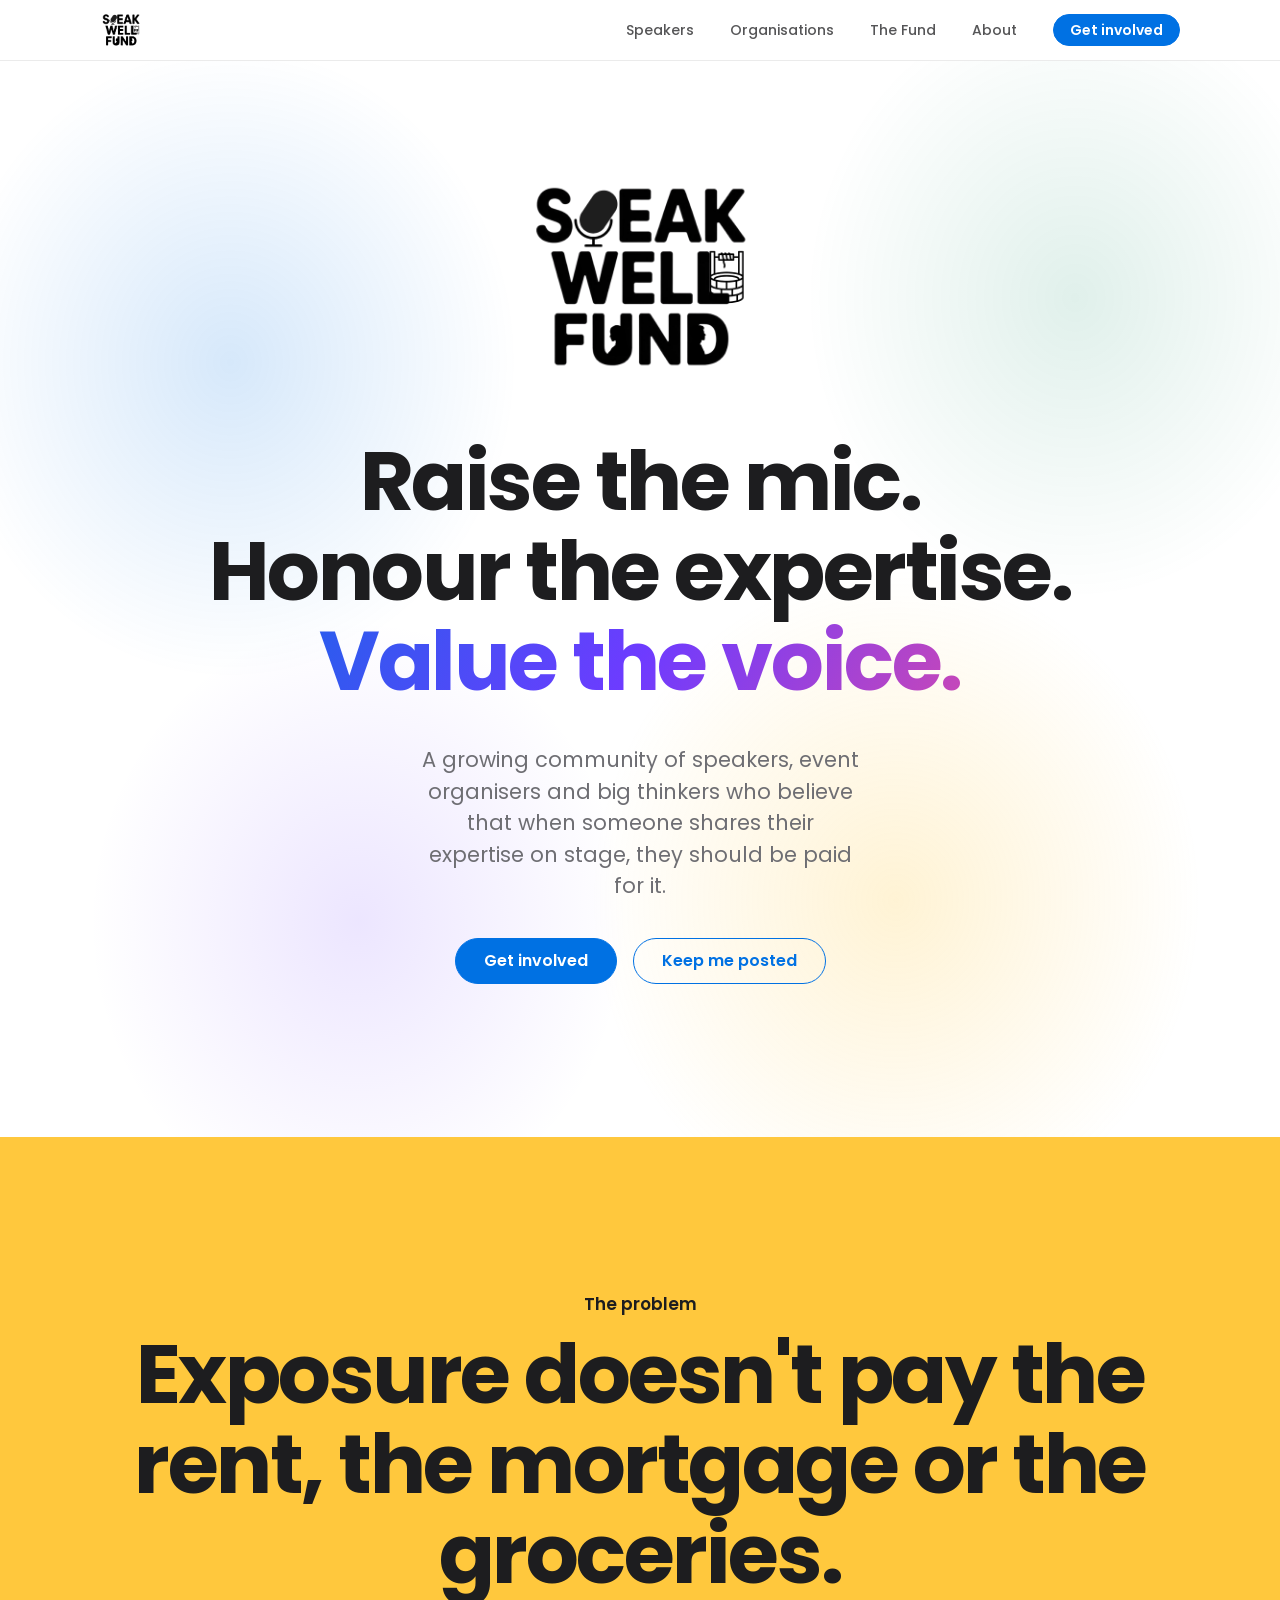
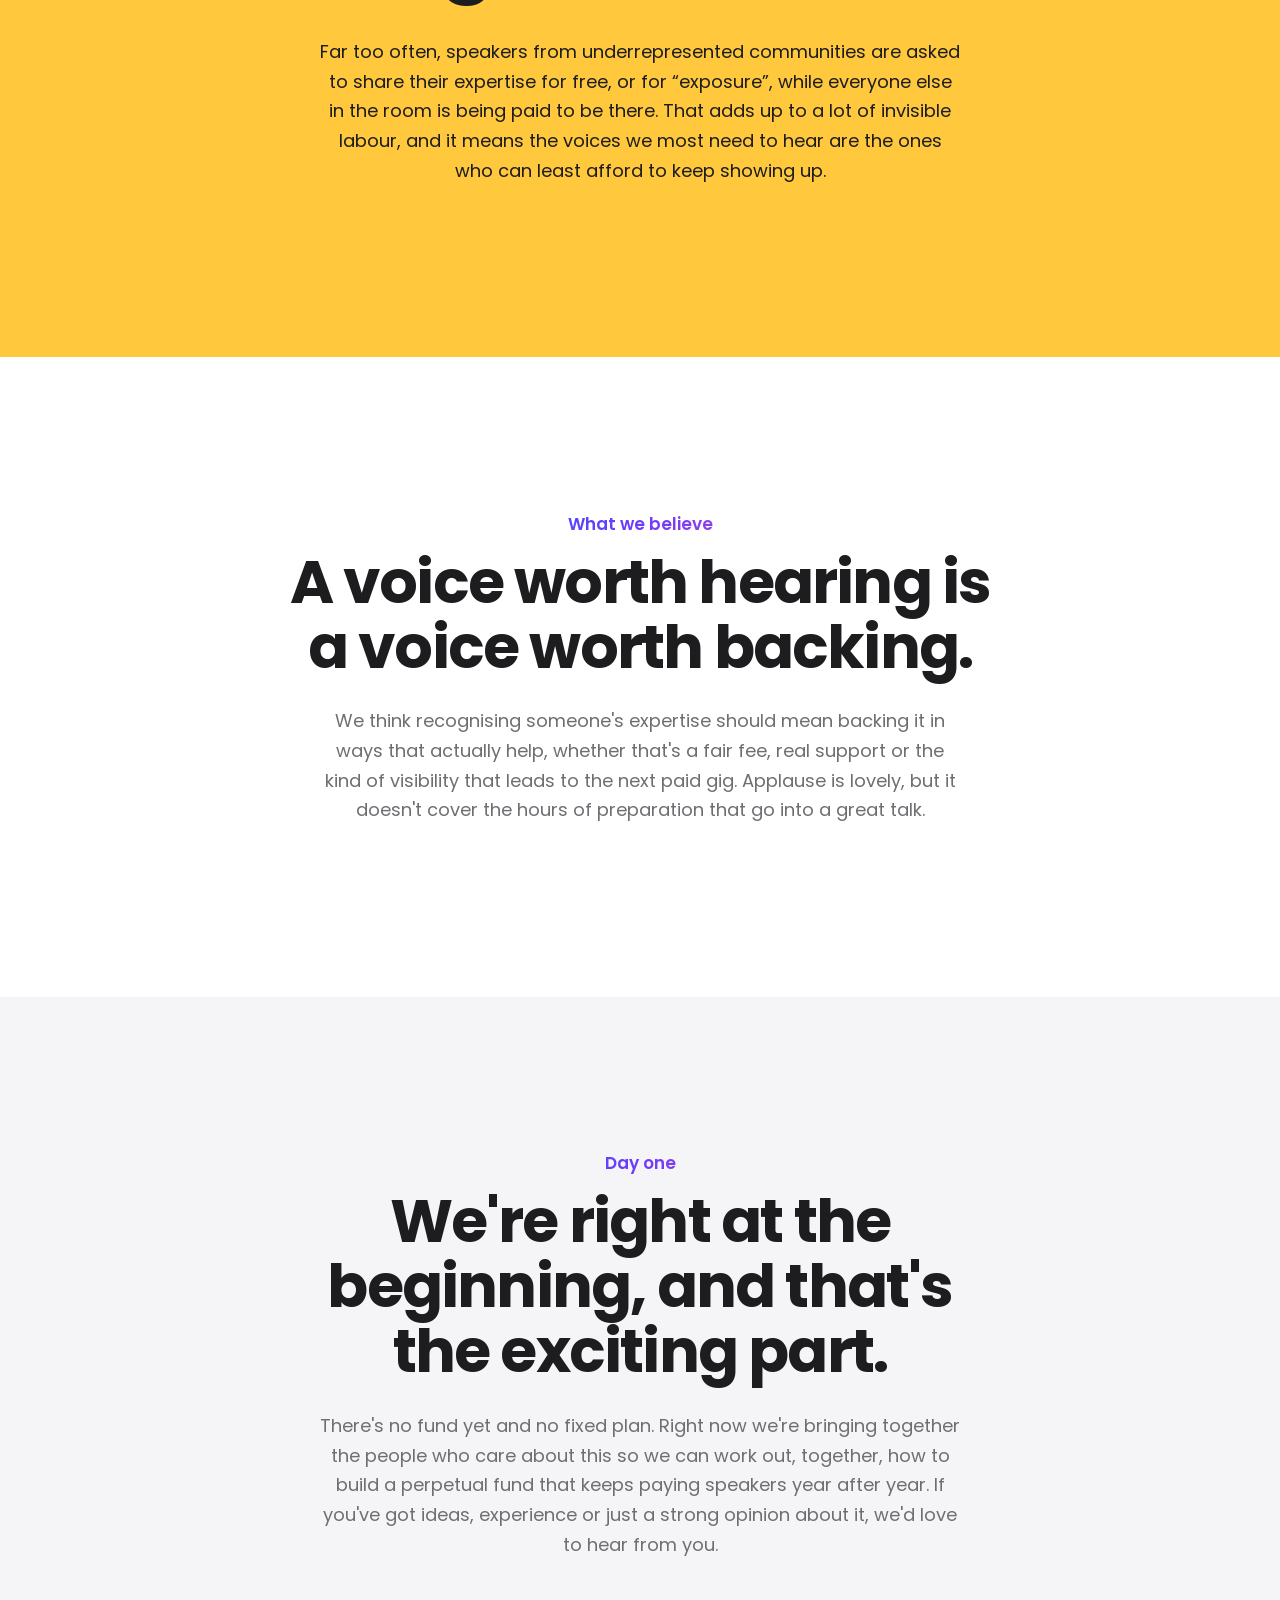
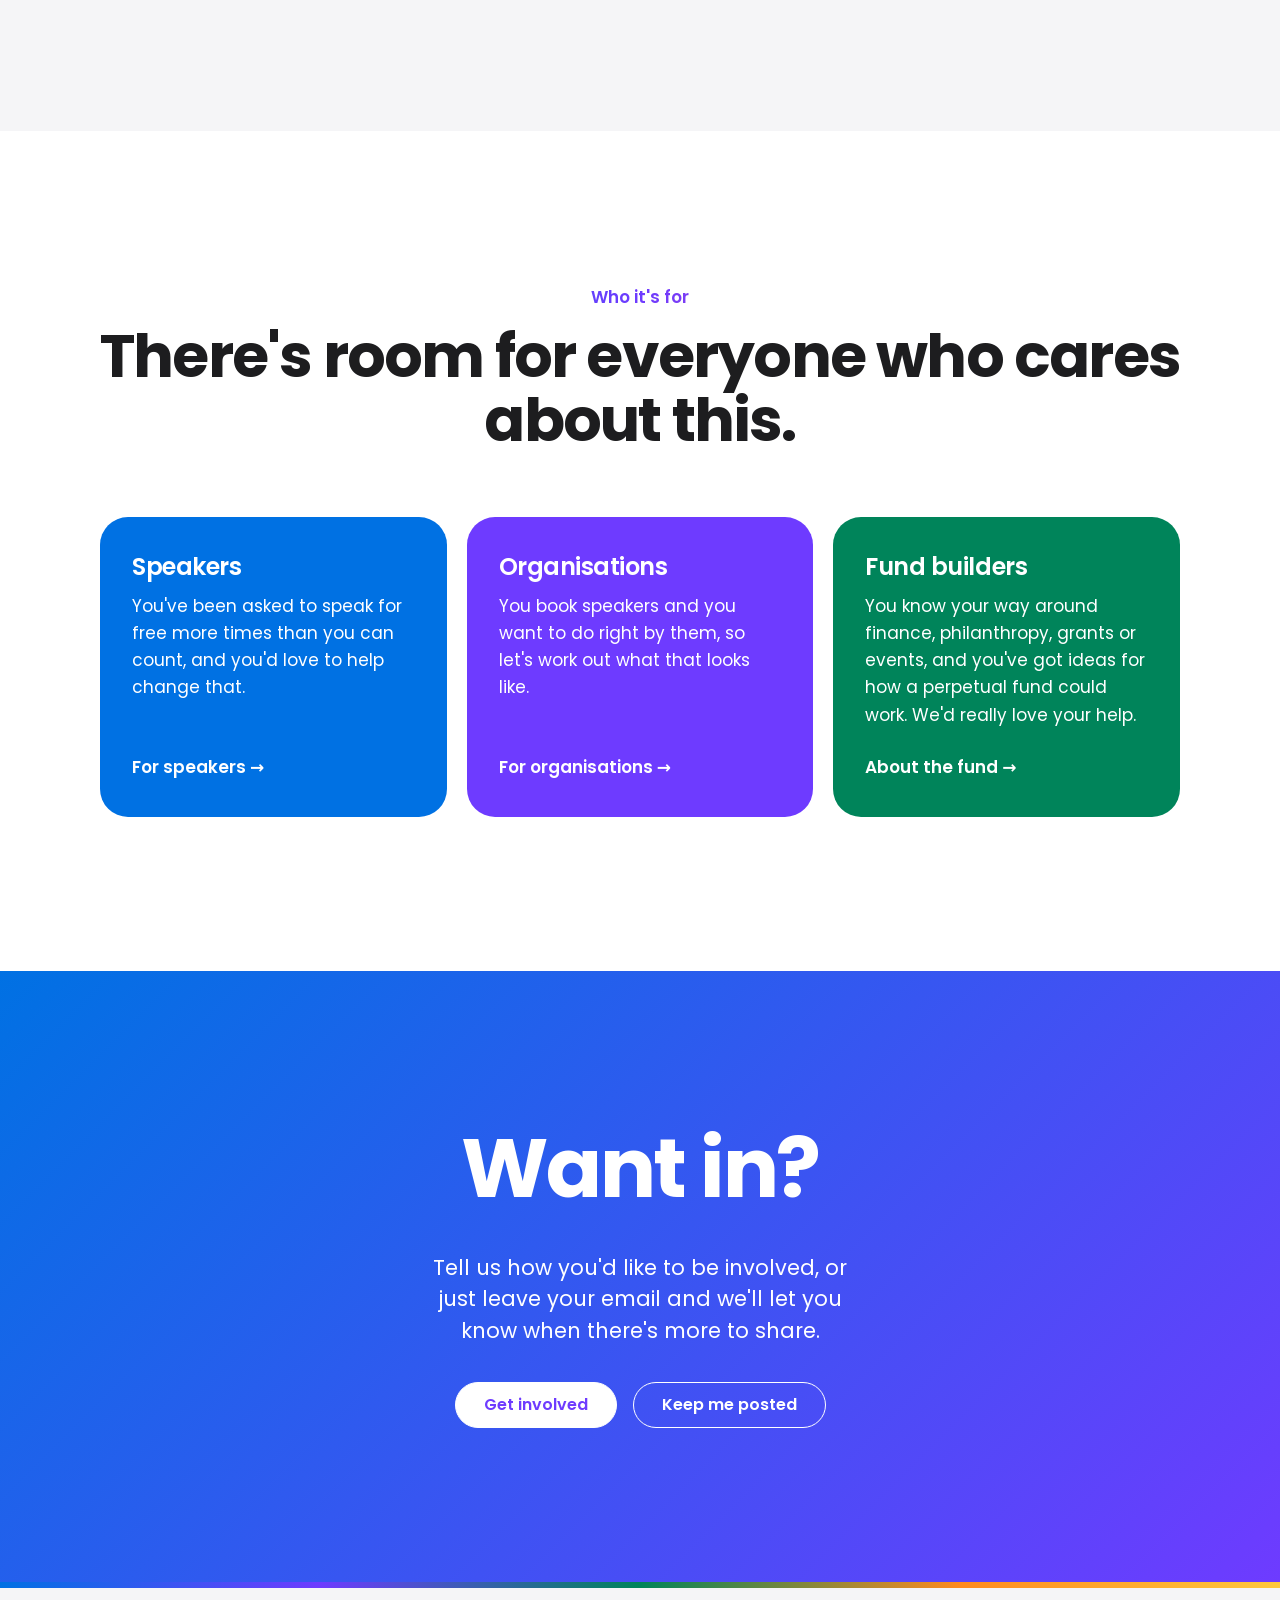
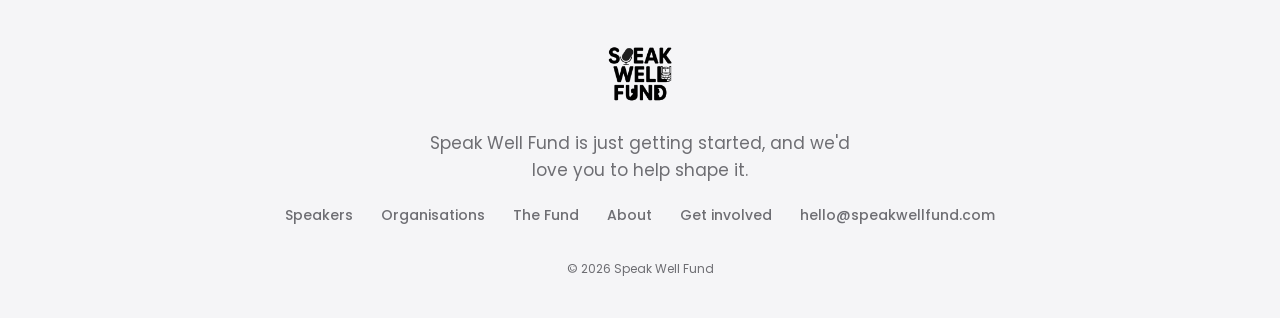
==== index.html @ aefd8a39 "First version of the Speak Well Fund website Six pages (home, speakers, organisations, the fund, abo" ====
<!doctype html>
<html lang="en-AU">
<head>
  <meta charset="utf-8">
  <meta name="viewport" content="width=device-width, initial-scale=1">
  <title>Speak Well Fund</title>
  <meta name="description" content="A growing community working to make sure speakers from underrepresented communities are paid for their expertise.">
  <meta property="og:title" content="Speak Well Fund">
  <meta property="og:description" content="A growing community working to make sure speakers from underrepresented communities are paid for their expertise.">
  <meta property="og:image" content="https://speakwellfund.com/assets/img/logo.png">
  <meta name="theme-color" content="#FFFFFF">
  <link rel="icon" type="image/png" href="assets/img/logo.png">
  <link rel="preconnect" href="https://fonts.googleapis.com">
  <link rel="preconnect" href="https://fonts.gstatic.com" crossorigin>
  <link href="https://fonts.googleapis.com/css2?family=Poppins:wght@400;500;600;700&display=swap" rel="stylesheet">
  <link rel="stylesheet" href="assets/css/styles.css">
  <script src="assets/js/main.js" defer></script>
</head>
<body>
  <a class="skip-link" href="#main">Skip to content</a>

  <header class="site-header">
    <div class="container header-inner">
      <a class="brand" href="index.html" aria-label="Speak Well Fund home">
        <img src="assets/img/logo.png" alt="" width="42" height="42">
      </a>
      <button class="menu-toggle" type="button" aria-expanded="false" aria-controls="site-nav">
        <span class="menu-bars"></span>
        <span class="sr-only">Menu</span>
      </button>
      <nav id="site-nav" class="site-nav" aria-label="Main">
        <a href="speakers.html">Speakers</a>
        <a href="organisations.html">Organisations</a>
        <a href="fund.html">The Fund</a>
        <a href="about.html">About</a>
        <a class="btn btn-primary btn-small" href="get-involved.html">Get involved</a>
      </nav>
    </div>
  </header>

  <main id="main">
    <section class="hero">
      <div class="container">
        <img class="hero-logo" src="assets/img/logo.png" alt="Speak Well Fund" width="240" height="240">
        <h1 class="display-1 hero-title">
          <span>Raise the mic.</span>
          <span>Honour the expertise.</span>
          <span class="gradient-text">Value the voice.</span>
        </h1>
        <p class="lede">A growing community of speakers, event organisers and big thinkers who believe that when someone shares their expertise on stage, they should be paid for it.</p>
        <div class="actions">
          <a class="btn btn-primary" href="get-involved.html">Get involved</a>
          <a class="btn btn-secondary" href="get-involved.html?path=updates">Keep me posted</a>
        </div>
      </div>
    </section>

    <section class="section section-yellow center">
      <div class="container">
        <p class="eyebrow">The problem</p>
        <h2 class="display-1">Exposure doesn't pay the rent, the mortgage or the groceries.</h2>
        <p class="body-text">Far too often, speakers from underrepresented communities are asked to share their expertise for free, or for “exposure”, while everyone else in the room is being paid to be there. That adds up to a lot of invisible labour, and it means the voices we most need to hear are the ones who can least afford to keep showing up.</p>
      </div>
    </section>

    <section class="section center">
      <div class="container narrow">
        <p class="eyebrow">What we believe</p>
        <h2 class="display-2">A voice worth hearing is a voice worth backing.</h2>
        <p class="body-text">We think recognising someone's expertise should mean backing it in ways that actually help, whether that's a fair fee, real support or the kind of visibility that leads to the next paid gig. Applause is lovely, but it doesn't cover the hours of preparation that go into a great talk.</p>
      </div>
    </section>

    <section class="section section-grey center">
      <div class="container narrow">
        <p class="eyebrow">Day one</p>
        <h2 class="display-2">We're right at the beginning, and that's the exciting part.</h2>
        <p class="body-text">There's no fund yet and no fixed plan. Right now we're bringing together the people who care about this so we can work out, together, how to build a perpetual fund that keeps paying speakers year after year. If you've got ideas, experience or just a strong opinion about it, we'd love to hear from you.</p>
      </div>
    </section>

    <section class="section">
      <div class="container">
        <div class="center section-heading">
          <p class="eyebrow">Who it's for</p>
          <h2 class="display-2">There's room for everyone who cares about this.</h2>
        </div>
        <div class="card-grid card-row">
          <article class="card card-blue">
            <h3>Speakers</h3>
            <p>You've been asked to speak for free more times than you can count, and you'd love to help change that.</p>
            <a class="text-link" href="speakers.html">For speakers →</a>
          </article>
          <article class="card card-purple">
            <h3>Organisations</h3>
            <p>You book speakers and you want to do right by them, so let's work out what that looks like.</p>
            <a class="text-link" href="organisations.html">For organisations →</a>
          </article>
          <article class="card card-green">
            <h3>Fund builders</h3>
            <p>You know your way around finance, philanthropy, grants or events, and you've got ideas for how a perpetual fund could work. We'd really love your help.</p>
            <a class="text-link" href="fund.html">About the fund →</a>
          </article>
        </div>
      </div>
    </section>

    <section class="section section-gradient center">
      <div class="container narrow">
        <h2 class="display-1">Want in?</h2>
        <p class="lede">Tell us how you'd like to be involved, or just leave your email and we'll let you know when there's more to share.</p>
        <div class="actions">
          <a class="btn btn-light" href="get-involved.html">Get involved</a>
          <a class="btn btn-outline-white" href="get-involved.html?path=updates">Keep me posted</a>
        </div>
      </div>
    </section>
  </main>

  <footer class="site-footer">
    <div class="container">
      <img class="footer-logo" src="assets/img/logo.png" alt="Speak Well Fund" width="72" height="72">
      <p class="footer-line">Speak Well Fund is just getting started, and we'd love you to help shape it.</p>
      <nav class="footer-links" aria-label="Footer">
        <a href="speakers.html">Speakers</a>
        <a href="organisations.html">Organisations</a>
        <a href="fund.html">The Fund</a>
        <a href="about.html">About</a>
        <a href="get-involved.html">Get involved</a>
        <a href="mailto:hello@speakwellfund.com">hello@speakwellfund.com</a>
      </nav>
      <p class="footer-small">© <span data-year>2026</span> Speak Well Fund</p>
    </div>
  </footer>
</body>
</html>
---- assets/css/styles.css ----
/* Speak Well Fund
   White space and big Poppins type, with bold blocks of colour for energy.
   Every colour and size lives in :root so it's easy to change. */

:root {
  --text: #1d1d1f;
  --grey: #6e6e73;
  --white: #ffffff;
  --light: #f5f5f7;
  --line: #d2d2d7;

  /* Each stakeholder has a colour: speakers blue, organisations purple, fund builders green.
     Orange and yellow are only for section backgrounds. White text on blue, purple and green;
     dark text on orange and yellow. */
  --blue: #0071e3;
  --purple: #6e3bff;
  --green: #00845a;
  --orange: #ff8a1f;
  --yellow: #ffc83d;

  /* The page's stakeholder colour. Pages that aren't about one stakeholder use blue. */
  --theme: var(--blue);

  /* The rainbow on headline words like "paid for it." Pink appears only here. */
  --gradient: linear-gradient(120deg, var(--blue), var(--purple) 50%, #ff4f8b);
  --gradient-panel: linear-gradient(135deg, var(--blue), var(--purple));

  /* Cards, bubbles and list items use --surface, which flips to white inside grey sections. */
  --surface: var(--light);

  --font: "Poppins", system-ui, sans-serif;
  --radius-button: 980px;
  --radius-card: 28px;
  --radius-field: 12px;

  --ease: cubic-bezier(0.4, 0, 0.6, 1);
  --fast: 240ms;
  --slow: 500ms;

  --container: 1080px;
  --narrow: 720px;
  --space-section: clamp(5.5rem, 12vw, 10rem);
}

/* Base */

*,
*::before,
*::after {
  box-sizing: border-box;
}

body {
  margin: 0;
  font-family: var(--font);
  font-size: 17px;
  line-height: 1.6;
  color: var(--text);
  background: var(--white);
  -webkit-font-smoothing: antialiased;
}

img {
  display: block;
  max-width: 100%;
  height: auto;
}

a {
  color: var(--blue);
  text-decoration: none;
}

a:hover {
  text-decoration: underline;
}

p {
  margin: 0 0 1em;
}

h1,
h2,
h3 {
  margin: 0 0 0.45em;
  font-weight: 700;
  line-height: 1.08;
  letter-spacing: -0.03em;
}

h3 {
  font-size: 1.5rem;
  font-weight: 600;
  line-height: 1.2;
  letter-spacing: -0.02em;
}

strong {
  font-weight: 600;
}

[hidden] {
  display: none !important;
}

:focus-visible {
  outline: 3px solid var(--blue);
  outline-offset: 3px;
  border-radius: 6px;
}

.sr-only {
  position: absolute;
  width: 1px;
  height: 1px;
  overflow: hidden;
  clip: rect(0 0 0 0);
  white-space: nowrap;
}

.skip-link {
  position: absolute;
  top: -100px;
  left: 1rem;
  z-index: 100;
  padding: 0.75rem 1rem;
  color: var(--white);
  background: var(--text);
  border-radius: 0 0 12px 12px;
}

.skip-link:focus {
  top: 0;
}

@keyframes fade-up {
  from {
    opacity: 0;
    transform: translateY(20px);
  }
  to {
    opacity: 1;
    transform: none;
  }
}

/* Scroll reveal: main.js adds .reveal to blocks, then .is-visible as they scroll into view. */
.js-reveal .reveal {
  opacity: 0;
  transform: translateY(28px);
  transition: opacity var(--slow) var(--ease), transform var(--slow) var(--ease);
}

.js-reveal .reveal.is-visible {
  opacity: 1;
  transform: none;
}

/* Layout */

.container {
  width: min(var(--container), 100% - 2.5rem);
  margin-inline: auto;
}

.container.narrow {
  width: min(var(--narrow), 100% - 2.5rem);
}

.section {
  padding: var(--space-section) 0;
}

.section-grey {
  --surface: var(--white);
  background: var(--light);
}

.section-yellow {
  background: var(--yellow);
}

.section-orange {
  background: var(--orange);
}

.theme-speakers {
  --theme: var(--blue);
}

.theme-organisations {
  --theme: var(--purple);
}

.theme-fund {
  --theme: var(--green);
}

.section-gradient {
  color: var(--white);
  background: var(--gradient-panel);
}

.center {
  text-align: center;
}

/* Type */

.display-1 {
  font-size: clamp(2.5rem, 6.5vw, 5.25rem);
}

.display-2 {
  font-size: clamp(2.125rem, 5vw, 3.75rem);
}

.gradient-text {
  color: var(--purple);
  background: var(--gradient);
  -webkit-background-clip: text;
  background-clip: text;
  -webkit-text-fill-color: transparent;
  -webkit-box-decoration-break: clone;
  box-decoration-break: clone;
}

.theme-text {
  color: var(--theme);
}

/* Eyebrows use the three-colour gradient, or the stakeholder colour on that stakeholder's page. */
.eyebrow {
  display: block;
  margin-bottom: 0.75rem;
  font-weight: 600;
  color: var(--purple);
  background: var(--gradient);
  -webkit-background-clip: text;
  background-clip: text;
  -webkit-text-fill-color: transparent;
}

.theme-speakers .eyebrow,
.theme-organisations .eyebrow,
.theme-fund .eyebrow {
  color: var(--theme);
  background: none;
  -webkit-text-fill-color: currentColor;
}

.section-yellow .eyebrow,
.section-orange .eyebrow,
.section-gradient .eyebrow {
  color: inherit;
  background: none;
  -webkit-text-fill-color: currentColor;
}

.lede {
  max-width: 34ch;
  margin-inline: auto;
  font-size: clamp(1.1875rem, 2vw, 1.3125rem);
  line-height: 1.5;
  color: var(--grey);
}

.body-text {
  font-size: 1.125rem;
  line-height: 1.65;
  color: var(--grey);
}

.center .body-text {
  max-width: 640px;
  margin-inline: auto;
}

.section-yellow .body-text,
.section-orange .body-text {
  color: var(--text);
}

.section-gradient .lede,
.section-gradient .body-text {
  color: var(--white);
}

/* Buttons and links */

.btn {
  display: inline-flex;
  align-items: center;
  justify-content: center;
  padding: 14px 28px;
  font: inherit;
  font-size: 1rem;
  font-weight: 600;
  line-height: 1;
  text-decoration: none;
  color: var(--blue);
  background: transparent;
  border: 1.5px solid currentColor;
  border-radius: var(--radius-button);
  cursor: pointer;
  transition: background-color var(--fast) var(--ease), color var(--fast) var(--ease), transform var(--fast) var(--ease), opacity var(--fast) var(--ease);
}

.btn:hover {
  text-decoration: none;
  transform: translateY(-2px);
}

.btn-primary {
  color: var(--white);
  background: var(--theme);
  border-color: var(--theme);
}

.btn-primary:hover {
  opacity: 0.9;
}

.btn-secondary:hover {
  color: var(--white);
  background: var(--blue);
  border-color: var(--blue);
}

.btn-light {
  color: var(--purple);
  background: var(--white);
  border-color: var(--white);
}

.btn-outline-white {
  color: var(--white);
}

.btn-outline-white:hover {
  color: var(--purple);
  background: var(--white);
  border-color: var(--white);
}

.btn-small {
  padding: 8px 16px;
  font-size: 0.875rem;
}

.btn:disabled {
  opacity: 0.5;
  cursor: wait;
  transform: none;
}

.actions {
  display: flex;
  flex-wrap: wrap;
  justify-content: center;
  gap: 1rem;
  margin-top: 2.25rem;
}

.text-link {
  font-weight: 600;
}

/* Header */

.site-header {
  position: sticky;
  top: 0;
  z-index: 50;
  background: rgba(255, 255, 255, 0.82);
  -webkit-backdrop-filter: saturate(180%) blur(20px);
  backdrop-filter: saturate(180%) blur(20px);
  border-bottom: 1px solid rgba(0, 0, 0, 0.08);
}

.header-inner {
  display: flex;
  align-items: center;
  justify-content: space-between;
  height: 60px;
}

.brand img {
  width: 42px;
  height: 42px;
}

.site-nav {
  display: flex;
  align-items: center;
  gap: 2.25rem;
}

.site-nav a:not(.btn) {
  font-size: 0.875rem;
  font-weight: 500;
  color: var(--text);
  opacity: 0.75;
  transition: opacity var(--fast) var(--ease);
}

.site-nav a:not(.btn):hover,
.site-nav a[aria-current="page"] {
  text-decoration: none;
  opacity: 1;
}

.site-nav a[aria-current="page"] {
  font-weight: 600;
}

.menu-toggle {
  display: none;
  align-items: center;
  justify-content: center;
  width: 44px;
  height: 44px;
  padding: 0;
  background: none;
  border: 0;
  cursor: pointer;
}

.menu-bars,
.menu-bars::before,
.menu-bars::after {
  display: block;
  width: 20px;
  height: 2px;
  background: var(--text);
  border-radius: 2px;
}

.menu-bars {
  position: relative;
}

.menu-bars::before,
.menu-bars::after {
  content: "";
  position: absolute;
  left: 0;
}

.menu-bars::before {
  top: -6px;
}

.menu-bars::after {
  top: 6px;
}

@media (max-width: 760px) {
  .menu-toggle {
    display: inline-flex;
  }

  .site-nav {
    position: absolute;
    top: 60px;
    left: 0;
    right: 0;
    flex-direction: column;
    align-items: stretch;
    gap: 0;
    padding: 0.5rem 1.25rem 1.5rem;
    background: var(--white);
    border-bottom: 1px solid var(--line);
    opacity: 0;
    visibility: hidden;
    transform: translateY(-8px);
    transition: opacity var(--slow) var(--ease), transform var(--slow) var(--ease), visibility 0s linear var(--slow);
  }

  .site-nav.is-open {
    opacity: 1;
    visibility: visible;
    transform: none;
    transition: opacity var(--slow) var(--ease), transform var(--slow) var(--ease);
  }

  .site-nav a:not(.btn) {
    padding: 1rem 0;
    font-size: 1.0625rem;
    opacity: 1;
    border-bottom: 1px solid var(--line);
  }

  .site-nav .btn {
    margin-top: 1.25rem;
    padding: 14px 24px;
    font-size: 1rem;
  }
}

/* Heroes */

.hero,
.page-hero {
  position: relative;
  isolation: isolate;
  overflow: hidden;
  text-align: center;
}

/* A soft wash of the brand colours behind the hero text. */
.hero::before,
.page-hero::before {
  content: "";
  position: absolute;
  inset: 0;
  z-index: -1;
  background:
    radial-gradient(32% 42% at 18% 28%, rgba(0, 113, 227, 0.16), transparent 70%),
    radial-gradient(30% 40% at 84% 22%, rgba(0, 132, 90, 0.12), transparent 70%),
    radial-gradient(34% 44% at 70% 78%, rgba(255, 200, 61, 0.22), transparent 70%),
    radial-gradient(30% 40% at 28% 80%, rgba(110, 59, 255, 0.13), transparent 70%);
}

.hero {
  padding: clamp(3.5rem, 8vw, 6rem) 0 var(--space-section);
}

.page-hero {
  padding: clamp(5rem, 11vw, 8.5rem) 0 clamp(4rem, 9vw, 7rem);
}

.hero .container > *,
.page-hero .container > * {
  animation: fade-up var(--slow) var(--ease) both;
}

.hero .container > :nth-child(2),
.page-hero .container > :nth-child(2) {
  animation-delay: 120ms;
}

.hero .container > :nth-child(3),
.page-hero .container > :nth-child(3) {
  animation-delay: 240ms;
}

.hero .container > :nth-child(4),
.page-hero .container > :nth-child(4) {
  animation-delay: 360ms;
}

.hero-logo {
  width: clamp(170px, 24vw, 240px);
  margin: 0 auto 2.5rem;
}

.hero-title span {
  display: block;
}

.page-hero .body-text {
  max-width: 600px;
  margin: 1.5rem auto 0;
}

/* Cards */

.section-heading {
  margin-bottom: clamp(2.5rem, 5vw, 4rem);
}

.card-grid {
  display: grid;
  gap: 1.25rem;
}

/* From tablet width up, every card sits side by side. */
@media (min-width: 700px) {
  .card-grid {
    grid-auto-columns: 1fr;
    grid-auto-flow: column;
  }
}

/* On phones, a card row becomes a swipeable strip instead of a stack. */
@media (max-width: 699px) {
  .card-row {
    display: flex;
    gap: 1rem;
    margin-inline: -1.25rem;
    padding: 0 1.25rem 0.5rem;
    overflow-x: auto;
    scroll-snap-type: x mandatory;
    scroll-padding-inline: 1.25rem;
    scrollbar-width: none;
  }

  .card-row::-webkit-scrollbar {
    display: none;
  }

  .card-row > * {
    flex: 0 0 82%;
    scroll-snap-align: start;
  }
}

.card {
  display: flex;
  flex-direction: column;
  min-height: 300px;
  padding: 2.25rem 2rem;
  background: var(--surface);
  border-radius: var(--radius-card);
  transition: transform var(--fast) var(--ease);
}

.card p {
  flex: 1;
  color: var(--grey);
}

.card .eyebrow {
  flex: none;
  margin-bottom: 0.5rem;
}

.card-blue,
.card-purple,
.card-green {
  color: var(--white);
}

.card-blue {
  background: var(--blue);
}

.card-purple {
  background: var(--purple);
}

.card-green {
  background: var(--green);
}

.card-blue p,
.card-purple p,
.card-green p,
.card-blue .text-link,
.card-purple .text-link,
.card-green .text-link {
  color: inherit;
}

.card-row .card:hover {
  transform: translateY(-4px);
}

/* Founder note on the About page */

.founder-note {
  position: relative;
  overflow: hidden;
  margin: 2.5rem 0;
  padding: clamp(2rem, 5vw, 3rem);
  font-size: clamp(1.125rem, 2vw, 1.3125rem);
  line-height: 1.65;
  background: var(--surface);
  border-radius: var(--radius-card);
}

/* A rainbow bar down the left edge. */
.founder-note::before {
  content: "";
  position: absolute;
  top: 0;
  bottom: 0;
  left: 0;
  width: 8px;
  background: linear-gradient(180deg, var(--blue), var(--purple) 50%, #ff4f8b);
}

.founder-note p:last-child {
  margin-bottom: 0;
}

/* Speech bubbles */

.bubbles {
  display: grid;
  grid-template-columns: repeat(auto-fit, minmax(min(100%, 380px), 1fr));
  gap: 2.25rem 1.25rem;
  margin: 0 0 3rem;
}

.bubble {
  position: relative;
  margin: 0;
  padding: 1.75rem 2rem;
  font-size: 1.1875rem;
  font-weight: 500;
  line-height: 1.5;
  background: var(--surface);
  border: 2px solid var(--theme);
  border-radius: var(--radius-card);
}

.bubble::after {
  content: "";
  position: absolute;
  bottom: -12px;
  left: 40px;
  width: 22px;
  height: 22px;
  background: inherit;
  border-right: 2px solid var(--theme);
  border-bottom: 2px solid var(--theme);
  transform: rotate(45deg);
}

/* Lists */

.checklist,
.steps {
  display: grid;
  gap: 0.75rem;
  margin: 0 0 2.5rem;
  padding: 0;
  list-style: none;
}

.checklist li,
.steps li {
  display: flex;
  align-items: flex-start;
  gap: 1rem;
  padding: 1.25rem 1.5rem;
  font-weight: 500;
  background: var(--surface);
  border-radius: var(--radius-card);
}

.checklist li::before,
.steps li::before {
  display: grid;
  flex: none;
  place-items: center;
  width: 28px;
  height: 28px;
  font-size: 0.875rem;
  font-weight: 700;
  color: var(--white);
  background: var(--theme);
  border-radius: 50%;
}

.checklist li::before {
  content: "";
  background: var(--theme) url("data:image/svg+xml,%3Csvg xmlns='http://www.w3.org/2000/svg' viewBox='0 0 24 24'%3E%3Cpath d='M6 12.5l4 4L18 8.5' fill='none' stroke='%23ffffff' stroke-width='2.75' stroke-linecap='round' stroke-linejoin='round'/%3E%3C/svg%3E") center / 70% no-repeat;
}

.steps {
  counter-reset: step;
}

.steps li {
  counter-increment: step;
}

.steps li::before {
  content: counter(step);
}

.ways {
  display: grid;
  grid-template-columns: repeat(auto-fit, minmax(min(100%, 300px), 1fr));
  gap: 1.25rem;
  margin: 0;
  padding: 0;
  list-style: none;
}

.ways li {
  padding: 2rem;
  background: var(--surface);
  border-radius: var(--radius-card);
}

/* Each way to get involved carries the colour of the stakeholder it's for. */
.ways li::before {
  content: "";
  display: block;
  width: 44px;
  height: 6px;
  margin-bottom: 1.25rem;
  background: var(--orange);
  border-radius: var(--radius-button);
}

.ways .for-speakers::before {
  background: var(--blue);
}

.ways .for-organisations::before {
  background: var(--purple);
}

.ways .for-fund::before {
  background: var(--green);
}

.ways strong {
  display: block;
  margin-bottom: 0.4rem;
  font-size: 1.1875rem;
  line-height: 1.35;
}

.ways span {
  color: var(--grey);
}

/* Form */

.form-wrap {
  max-width: 760px;
  margin: 0 auto;
  padding: clamp(1.75rem, 5vw, 3.5rem);
  background: var(--white);
  border-radius: var(--radius-card);
}

.form-wrap fieldset {
  margin: 0 0 2rem;
  padding: 0;
  border: 0;
}

.form-wrap legend,
.field label {
  margin-bottom: 0.6rem;
  padding: 0;
  font-weight: 600;
}

.path-choice legend {
  margin-bottom: 1.25rem;
  font-size: 1.5rem;
  font-weight: 700;
  line-height: 1.2;
  letter-spacing: -0.02em;
}

.path-options {
  display: grid;
  grid-template-columns: repeat(auto-fit, minmax(min(100%, 240px), 1fr));
  gap: 1rem;
}

.path-option,
.chip {
  position: relative;
  cursor: pointer;
}

.path-option input,
.chip input {
  position: absolute;
  opacity: 0;
}

.path-card {
  display: flex;
  flex-direction: column;
  gap: 0.3rem;
  height: 100%;
  padding: 1.5rem;
  border: 1px solid var(--line);
  border-radius: var(--radius-card);
  box-shadow: inset 0 0 0 1px transparent;
  transition: border-color var(--fast) var(--ease), box-shadow var(--fast) var(--ease);
}

.path-card strong {
  font-size: 1.125rem;
}

.path-card span {
  font-size: 0.95rem;
  color: var(--grey);
}

.path-option input:checked + .path-card {
  border-color: var(--blue);
  box-shadow: inset 0 0 0 1px var(--blue);
}

.path-option input:focus-visible + .path-card,
.chip input:focus-visible + span {
  outline: 3px solid var(--blue);
  outline-offset: 3px;
}

[data-build-only]:not([hidden]) {
  animation: fade-up var(--slow) var(--ease);
}

.field {
  display: flex;
  flex-direction: column;
  margin-bottom: 1.75rem;
}

.hint {
  display: block;
  font-size: 0.9rem;
  font-weight: 400;
  color: var(--grey);
}

.field input,
.field textarea {
  width: 100%;
  padding: 0.85rem 1rem;
  font: inherit;
  color: var(--text);
  background: var(--light);
  border: 1px solid transparent;
  border-radius: var(--radius-field);
  transition: border-color var(--fast) var(--ease), background-color var(--fast) var(--ease);
}

.field textarea {
  min-height: 120px;
  resize: vertical;
}

.field input:focus,
.field textarea:focus {
  background: var(--white);
  border-color: var(--blue);
  outline: 3px solid rgba(0, 113, 227, 0.2);
  outline-offset: 0;
}

.chips {
  display: flex;
  flex-wrap: wrap;
  gap: 0.6rem;
}

.chip span {
  display: inline-block;
  padding: 9px 16px;
  font-size: 0.95rem;
  font-weight: 500;
  background: var(--light);
  border-radius: var(--radius-button);
  transition: background-color var(--fast) var(--ease), color var(--fast) var(--ease);
}

.chip input:checked + span {
  color: var(--white);
  background: var(--text);
}

.chip-speaker input:checked + span {
  background: var(--blue);
}

.chip-organisation input:checked + span {
  background: var(--purple);
}

.chip-fund input:checked + span {
  background: var(--green);
}

.honeypot {
  position: absolute;
  left: -9999px;
}

.form-note {
  margin: 1.25rem 0 0;
  font-size: 0.875rem;
  color: var(--grey);
}

.form-error {
  margin-top: 1rem;
  padding: 1rem 1.25rem;
  background: var(--light);
  border: 1px solid var(--orange);
  border-radius: var(--radius-field);
}

.form-thanks {
  padding: 2rem 0;
  text-align: center;
  animation: fade-up var(--slow) var(--ease);
}

.form-thanks p {
  margin-bottom: 0;
}

/* Footer */

.site-footer {
  position: relative;
  padding: 3.5rem 0 2.5rem;
  text-align: center;
  background: var(--light);
}

/* A thin strip of the brand colours along the top of the footer. */
.site-footer::before {
  content: "";
  position: absolute;
  top: 0;
  left: 0;
  right: 0;
  height: 6px;
  background: linear-gradient(90deg, var(--blue), var(--purple), var(--green), var(--orange), var(--yellow));
}

.footer-logo {
  width: 72px;
  margin: 0 auto 1.25rem;
}

.footer-line {
  max-width: 40ch;
  margin: 0 auto 1.25rem;
  color: var(--grey);
}

.footer-links {
  display: flex;
  flex-wrap: wrap;
  justify-content: center;
  gap: 0.5rem 1.75rem;
  margin-bottom: 2rem;
  font-size: 0.875rem;
}

.footer-links a {
  font-weight: 500;
  color: var(--grey);
}

.footer-links a:hover {
  color: var(--text);
}

.footer-small {
  margin: 0;
  font-size: 0.75rem;
  color: var(--grey);
}

@media (prefers-reduced-motion: reduce) {
  *,
  *::before,
  *::after {
    animation: none !important;
    transition: none !important;
  }
}
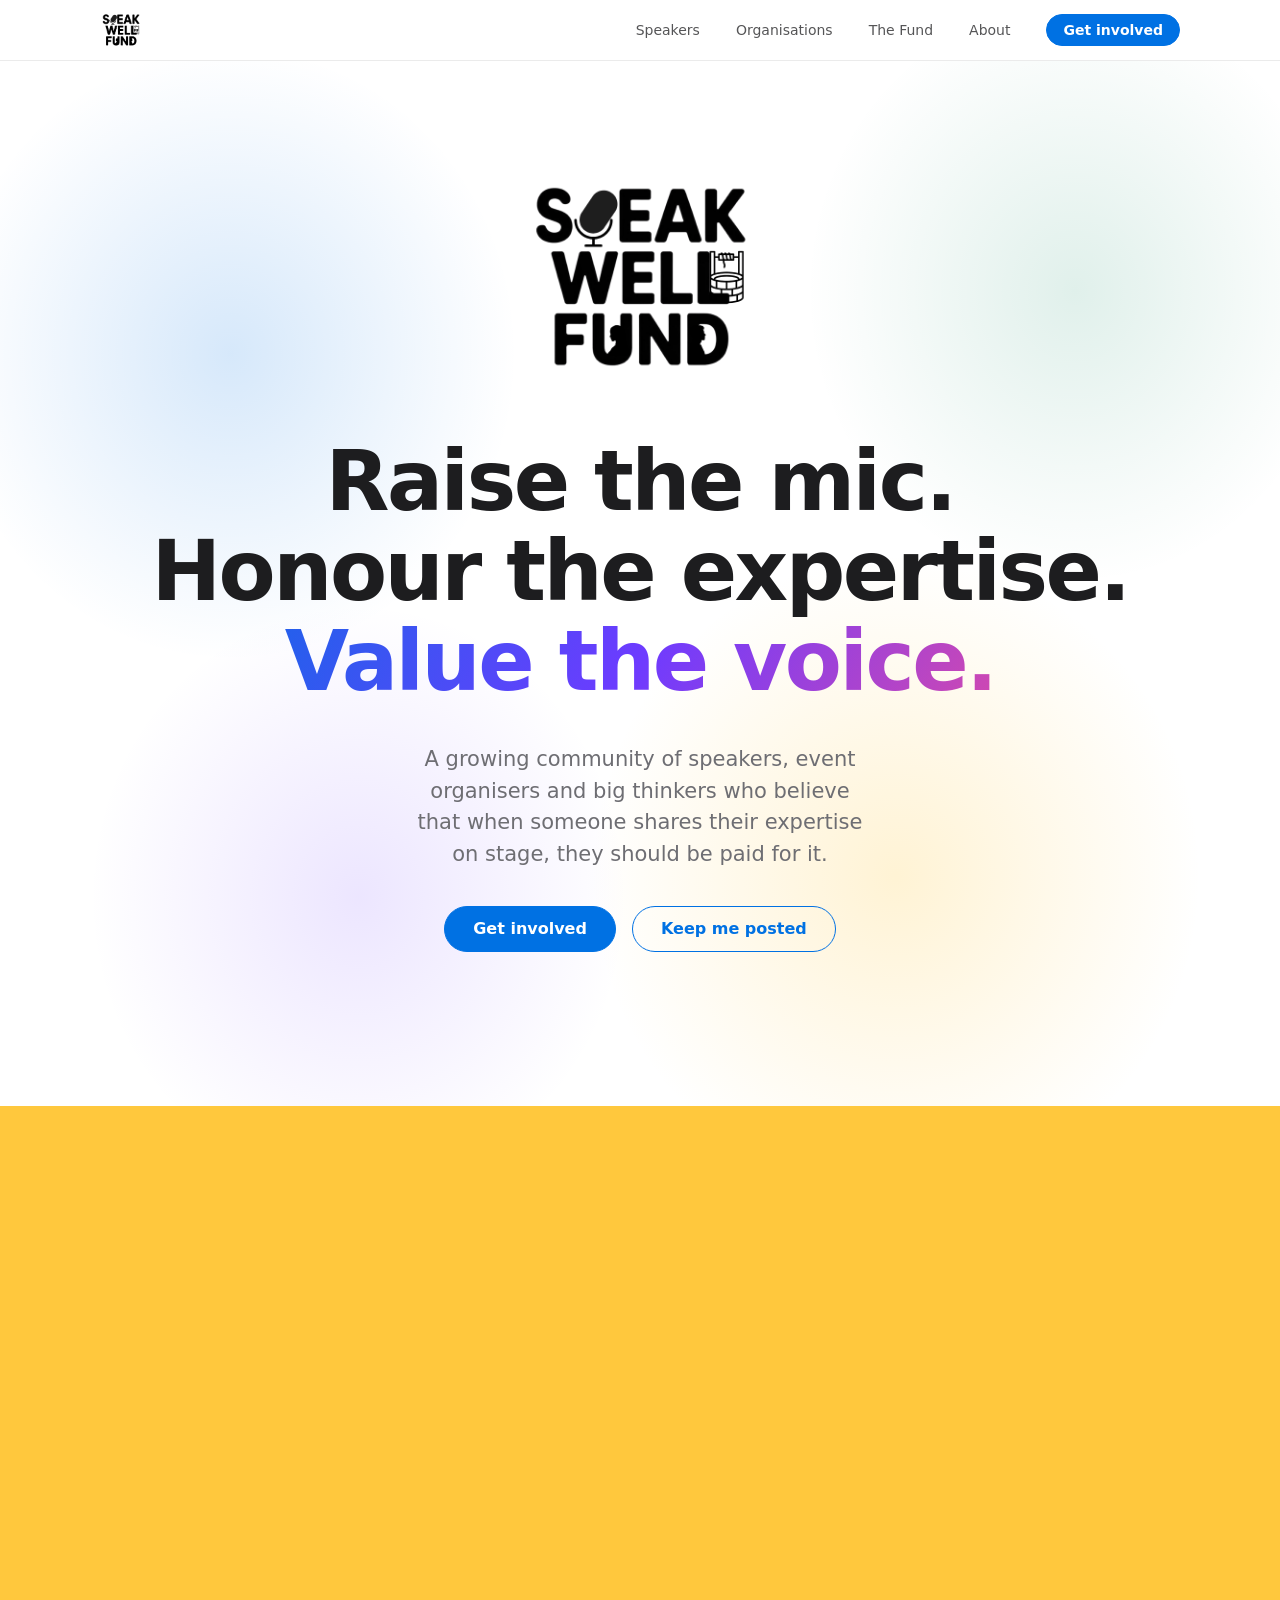
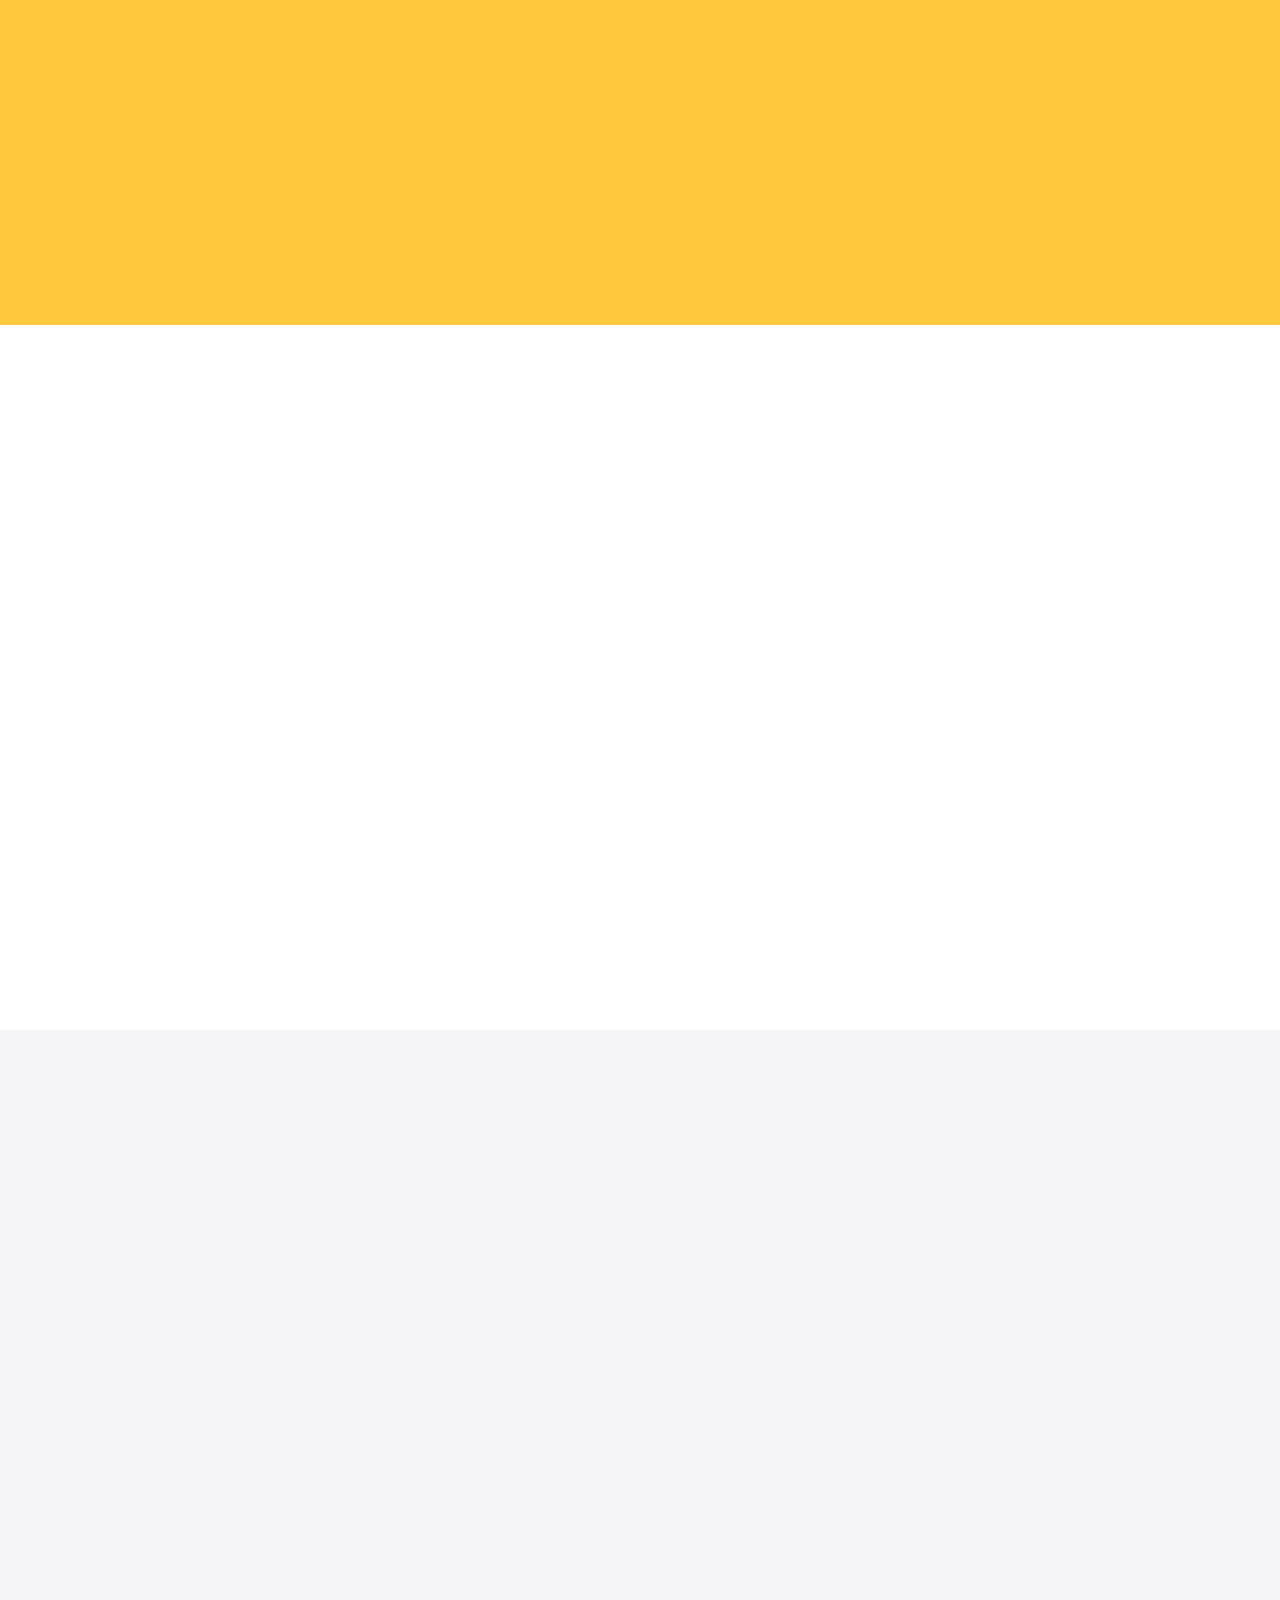
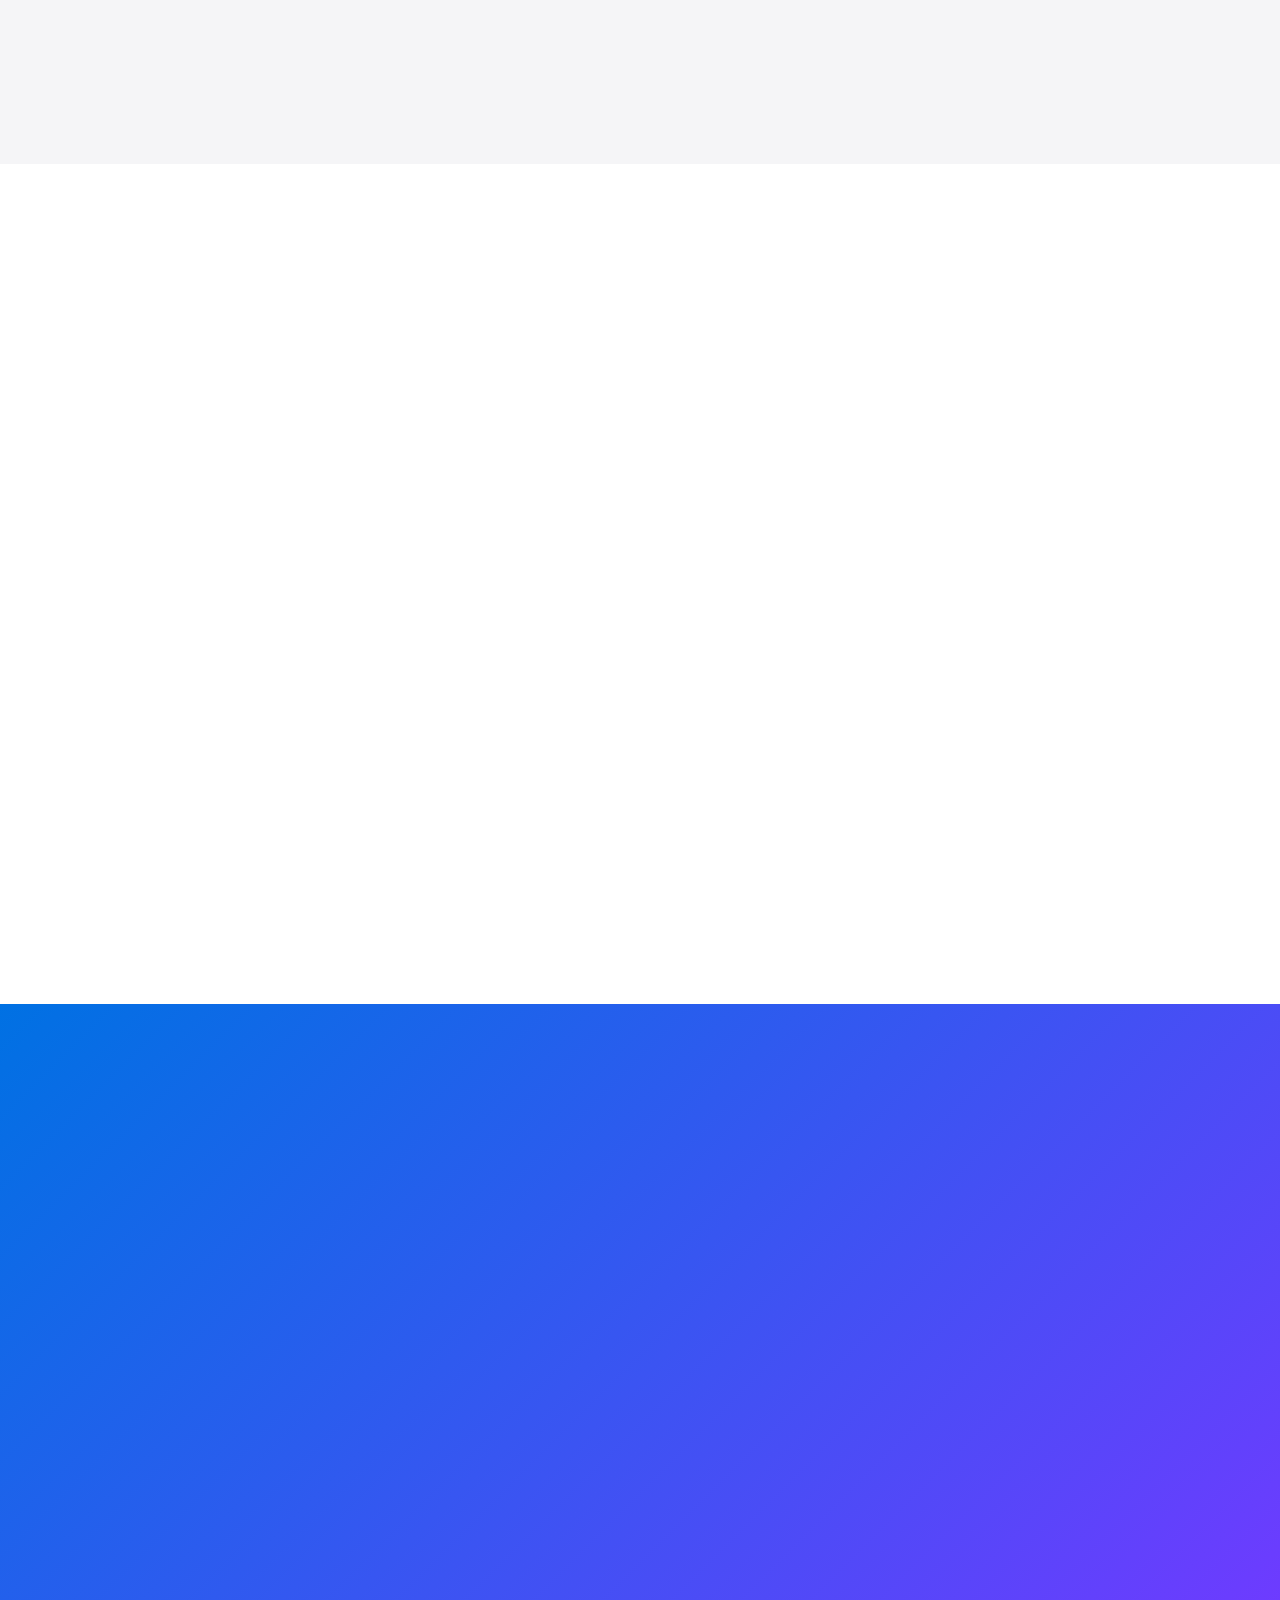
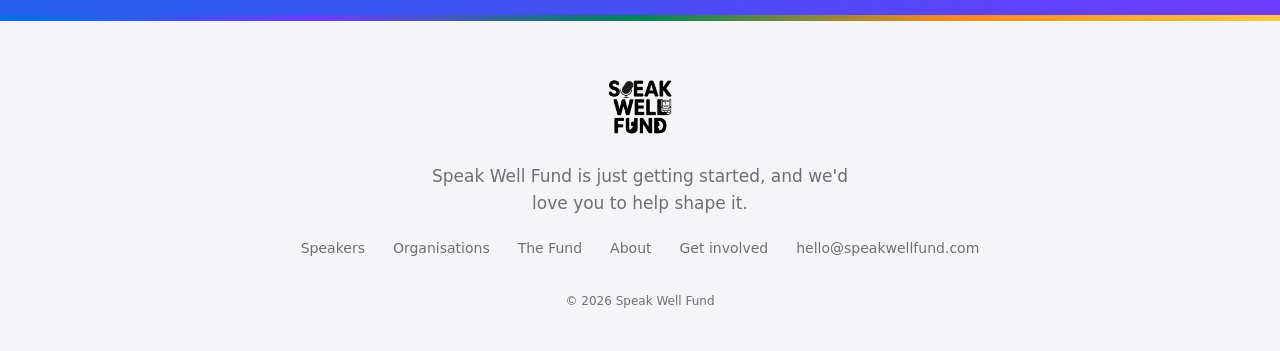
==== commit 6748c11e: "Harden the site - Add a Content Security Policy to every page: only this site's files,   Google Font" ====
--- a/index.html
+++ b/index.html
@@ -3,6 +3,8 @@
 <head>
   <meta charset="utf-8">
   <meta name="viewport" content="width=device-width, initial-scale=1">
+  <meta http-equiv="Content-Security-Policy" content="default-src 'self'; script-src 'self'; style-src 'self' https://fonts.googleapis.com; font-src https://fonts.gstatic.com; img-src 'self' data:; connect-src https://formspree.io; form-action https://formspree.io; base-uri 'self'; object-src 'none'; upgrade-insecure-requests">
+  <meta name="referrer" content="strict-origin-when-cross-origin">
   <title>Speak Well Fund</title>
   <meta name="description" content="A growing community working to make sure speakers from underrepresented communities are paid for their expertise.">
   <meta property="og:title" content="Speak Well Fund">
--- a/assets/css/styles.css
+++ b/assets/css/styles.css
@@ -657,12 +657,152 @@
   transform: translateY(-4px);
 }
 
+/* People on the About page: Julie's photo, then silhouettes for the seats still open,
+   each in its stakeholder colour. */
+
+.people {
+  display: grid;
+  grid-template-columns: repeat(2, 1fr);
+  gap: 1rem;
+}
+
+@media (min-width: 900px) {
+  .people {
+    grid-template-columns: repeat(4, 1fr);
+    gap: 1.25rem;
+  }
+}
+
+.person {
+  display: flex;
+  flex-direction: column;
+  overflow: hidden;
+  background: var(--surface);
+  border-radius: var(--radius-card);
+}
+
+.person-speaker {
+  --theme: var(--blue);
+}
+
+.person-organisation {
+  --theme: var(--purple);
+}
+
+.person-fund {
+  --theme: var(--green);
+}
+
+.person-photo {
+  display: flex;
+  align-items: flex-end;
+  justify-content: center;
+  aspect-ratio: 3 / 4;
+  background: #e3e2e7;
+}
+
+.person-photo img {
+  width: 100%;
+  height: 100%;
+  object-fit: cover;
+  object-position: 56% 40%;
+}
+
+.person-open {
+  --tint: var(--light);
+  --tint: color-mix(in srgb, var(--theme) 14%, var(--white));
+}
+
+.person-open .person-photo {
+  background: var(--tint);
+}
+
+.person-open svg {
+  width: 88%;
+  fill: var(--theme);
+}
+
+.person-open svg .hoop {
+  fill: none;
+  stroke: var(--theme);
+  stroke-width: 4;
+}
+
+/* Thin lines in the background tint mark the face, hairline and jaw, so the hair reads. */
+.person-open svg .line {
+  fill: none;
+  stroke: var(--tint);
+  stroke-width: 3;
+  stroke-linecap: round;
+  stroke-linejoin: round;
+}
+
+.person-body {
+  display: flex;
+  flex: 1;
+  flex-direction: column;
+  padding: 1.25rem 1.25rem 1.5rem;
+}
+
+.person-role {
+  margin-bottom: 0.35rem;
+  font-size: 0.8125rem;
+  font-weight: 600;
+  letter-spacing: 0.04em;
+  text-transform: uppercase;
+  color: var(--theme);
+}
+
+.person-founder .person-role {
+  background: var(--gradient);
+  -webkit-background-clip: text;
+  background-clip: text;
+  -webkit-text-fill-color: transparent;
+}
+
+.person h3 {
+  margin-bottom: 0.4rem;
+  font-size: 1.25rem;
+}
+
+.person-body > p:not(.person-role) {
+  flex: 1;
+  font-size: 0.95rem;
+  line-height: 1.5;
+  color: var(--grey);
+}
+
+.person-link {
+  font-weight: 600;
+  color: var(--theme);
+}
+
+@media (max-width: 480px) {
+  .person-body {
+    padding: 1rem 1rem 1.25rem;
+  }
+
+  .person h3 {
+    font-size: 1.0625rem;
+  }
+
+  .person-role {
+    font-size: 0.6875rem;
+  }
+
+  .person-body > p:not(.person-role),
+  .person-link {
+    font-size: 0.875rem;
+  }
+}
+
 /* Founder note on the About page */
 
 .founder-note {
   position: relative;
   overflow: hidden;
-  margin: 2.5rem 0;
+  max-width: var(--narrow);
+  margin: 3rem auto 2.5rem;
   padding: clamp(2rem, 5vw, 3rem);
   font-size: clamp(1.125rem, 2vw, 1.3125rem);
   line-height: 1.65;
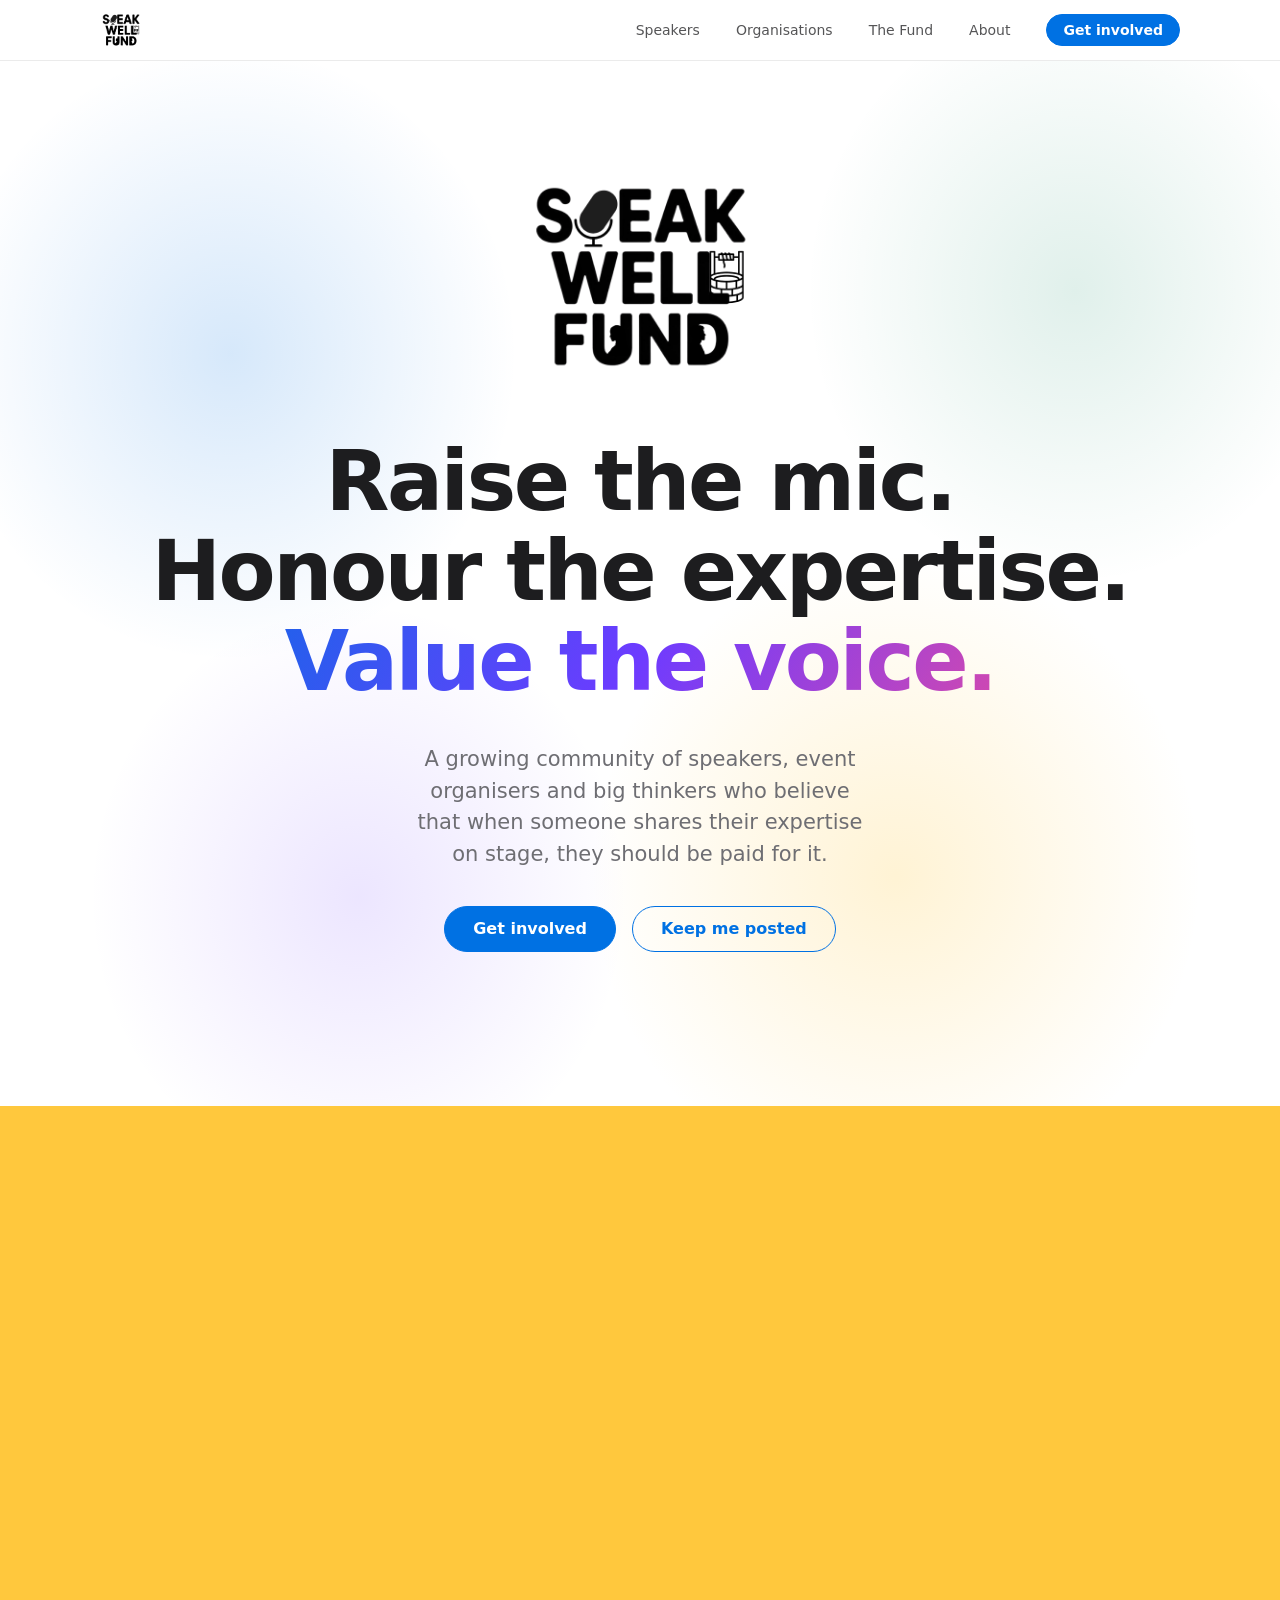
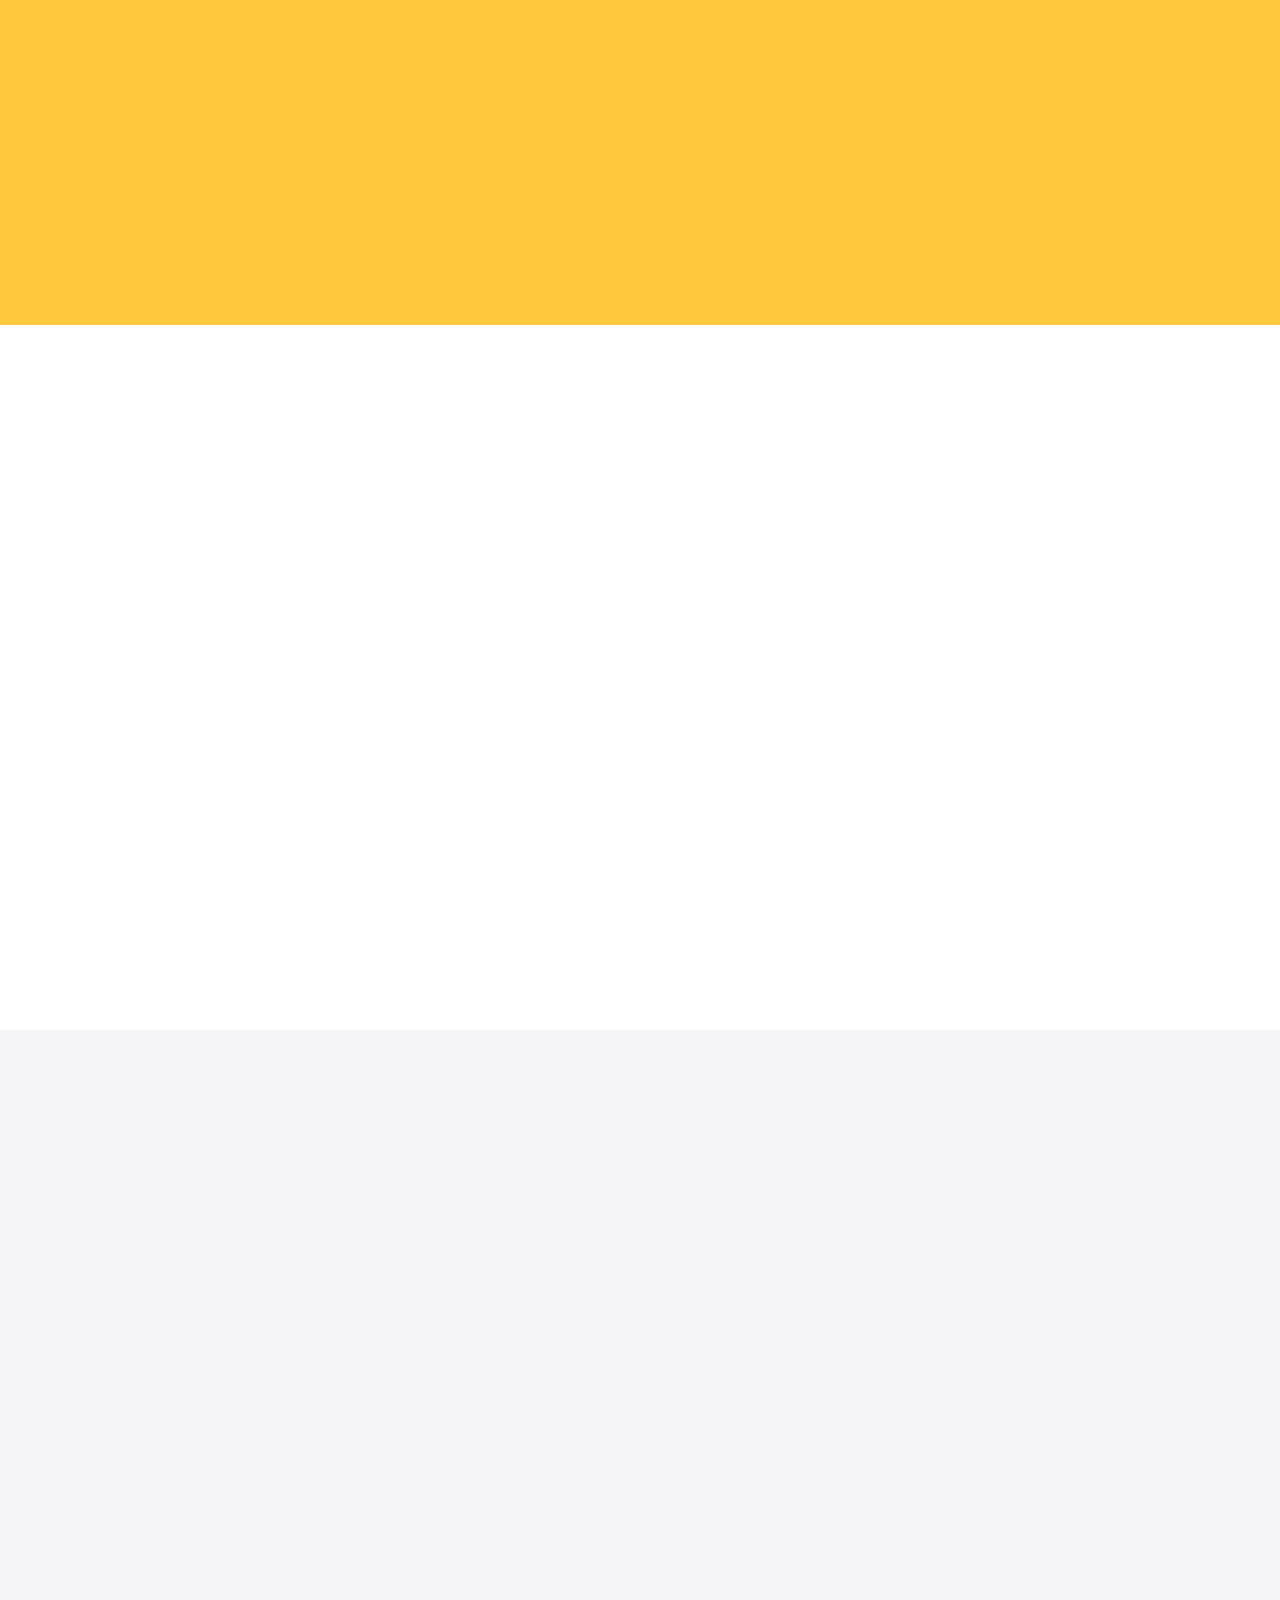
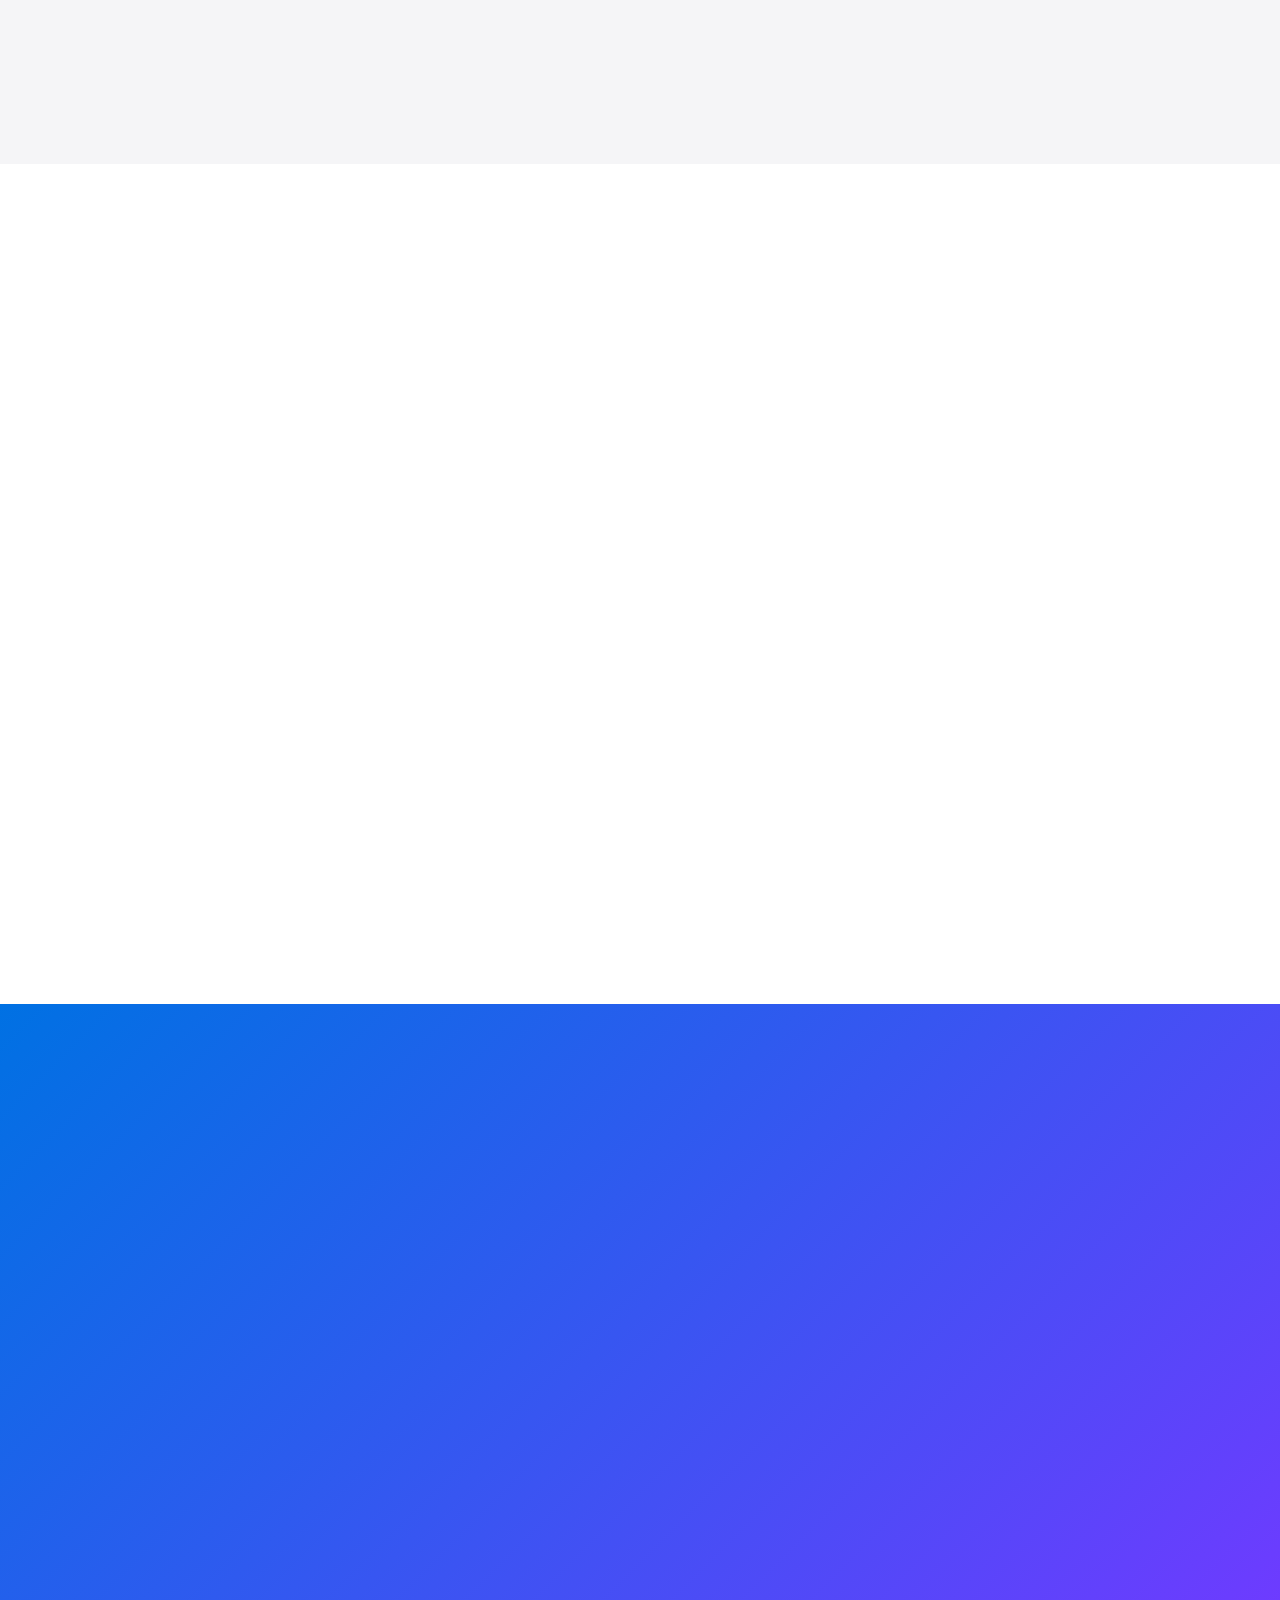
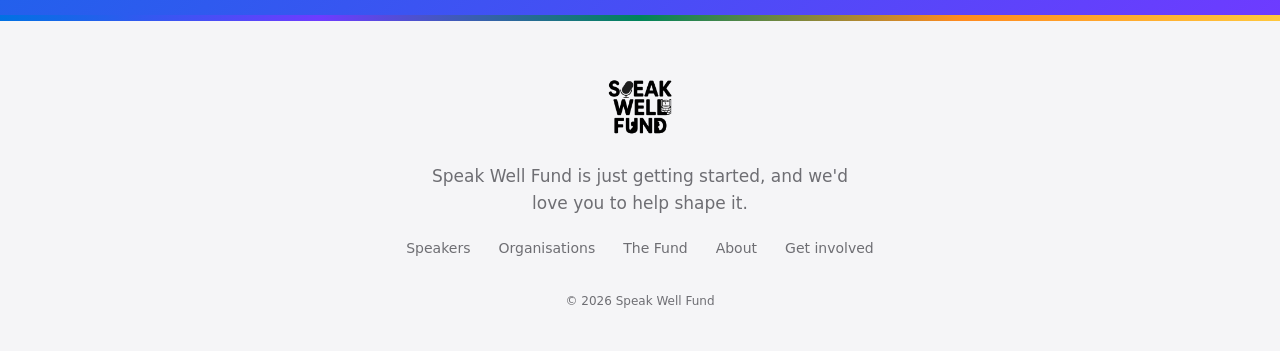
==== commit eaf91907: "Remove hello@ email until the mailbox is set up Co-Authored-By: Claude Opus 5.5 <noreply@anthropic.c" ====
--- a/index.html
+++ b/index.html
@@ -129,7 +129,6 @@
         <a href="fund.html">The Fund</a>
         <a href="about.html">About</a>
         <a href="get-involved.html">Get involved</a>
-        <a href="mailto:hello@speakwellfund.com">hello@speakwellfund.com</a>
       </nav>
       <p class="footer-small">© <span data-year>2026</span> Speak Well Fund</p>
     </div>
